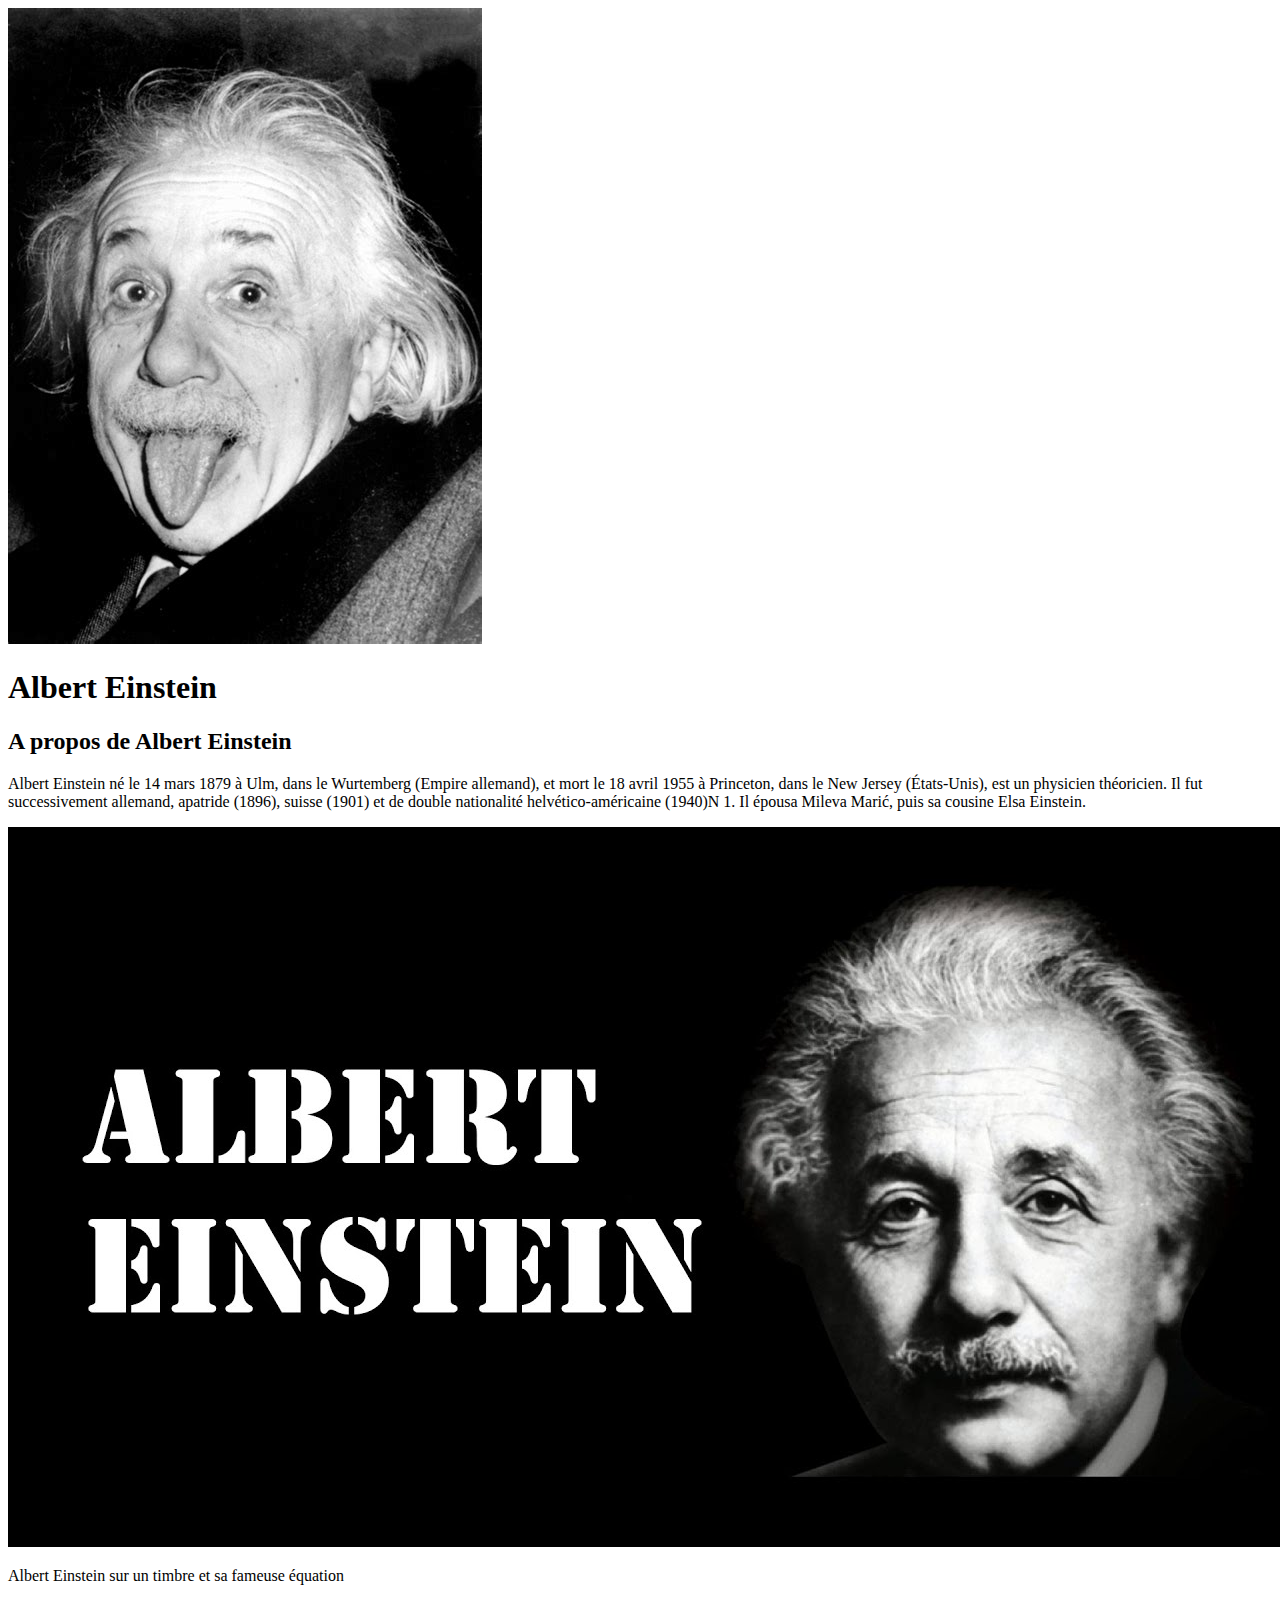
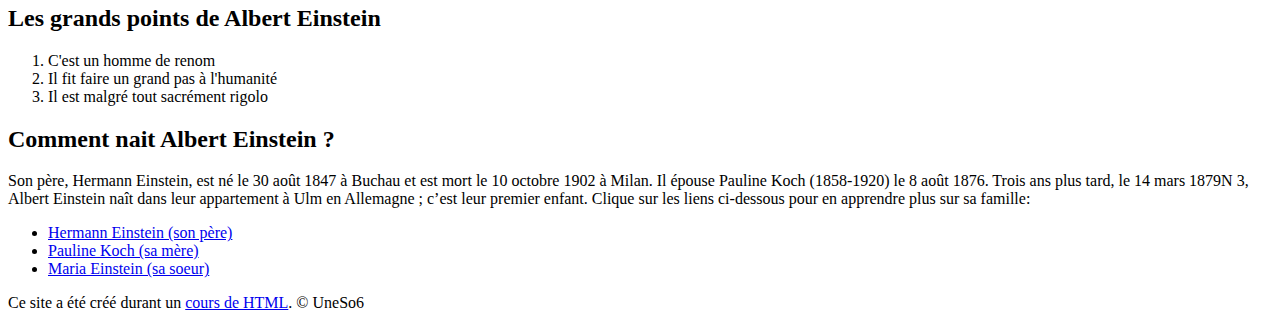
==== index.html @ 760079fb "Added our index.html file and images" ====
<!DOCTYPE html>
<html>
<head>
	<title>Albert Einstein</title>
	<link rel="icon" href="img/einstein.jpg">
</head>
<body>
	<!-- header element -->
	<header>
		<img src="img/einstein.jpg">
		<h1>Albert Einstein</h1>
	</header>

	<!-- main elements -->
	<main>
		<h2>A propos de Albert Einstein</h2>
		<p>Albert Einstein né le 14 mars 1879 à Ulm, dans le Wurtemberg (Empire allemand), et mort le 18 avril 1955 à Princeton, dans le New Jersey (États-Unis), est un physicien théoricien. Il fut successivement allemand, apatride (1896), suisse (1901) et de double nationalité helvético-américaine (1940)N 1. Il épousa Mileva Marić, puis sa cousine Elsa Einstein.</p>
		<img src="img/einstein2.jpg">
		<p>Albert Einstein sur un timbre et sa fameuse équation</p>
		<!-- Les grands points de Albert Einstein -->
		<h2>Les grands points de Albert Einstein</h2>
		<ol>
			<li>C'est un homme de renom</li>
			<li>Il fit faire un grand pas à l'humanité</li>
			<li>Il est malgré tout sacrément rigolo</li>
		</ol>
		<!-- Naissance et famille de Albert Einstein -->
		<h2>Comment nait Albert Einstein ?</h2>
		<p>Son père, Hermann Einstein, est né le 30 août 1847 à Buchau et est mort le 10 octobre 1902 à Milan. Il épouse Pauline Koch (1858-1920) le 8 août 1876. Trois ans plus tard, le 14 mars 1879N 3, Albert Einstein naît dans leur appartement à Ulm en Allemagne ; c’est leur premier enfant. Clique sur les liens ci-dessous pour en apprendre plus sur sa famille:</p>
		<ul>
			<li><a href="https://familypedia.wikia.org/wiki/Hermann_Einstein_%281847-1902%29" target="_blank">Hermann Einstein (son père)</a></li>
			<li><a href="https://familypedia.wikia.org/wiki/Pauline_Koch_%281858-1920%29" target="_blank">Pauline Koch (sa mère)</a></li>
			<li><a href="https://www.theflorentine.net/2015/02/05/maria-maja-einstein/" target="_blank">Maria Einstein (sa soeur)</a></li>
		</ul>
	</main>

	<!-- Footer element -->
	<footer>
		<p>Ce site a été créé durant un <a href="https://www.skillshare.com/classes/Hand-Code-Your-First-Website-HTML-CSS-Basics/1575146775/projects" target="_blank">cours de HTML</a>. &copy; UneSo6</p>
	</footer>

</body>
</html>
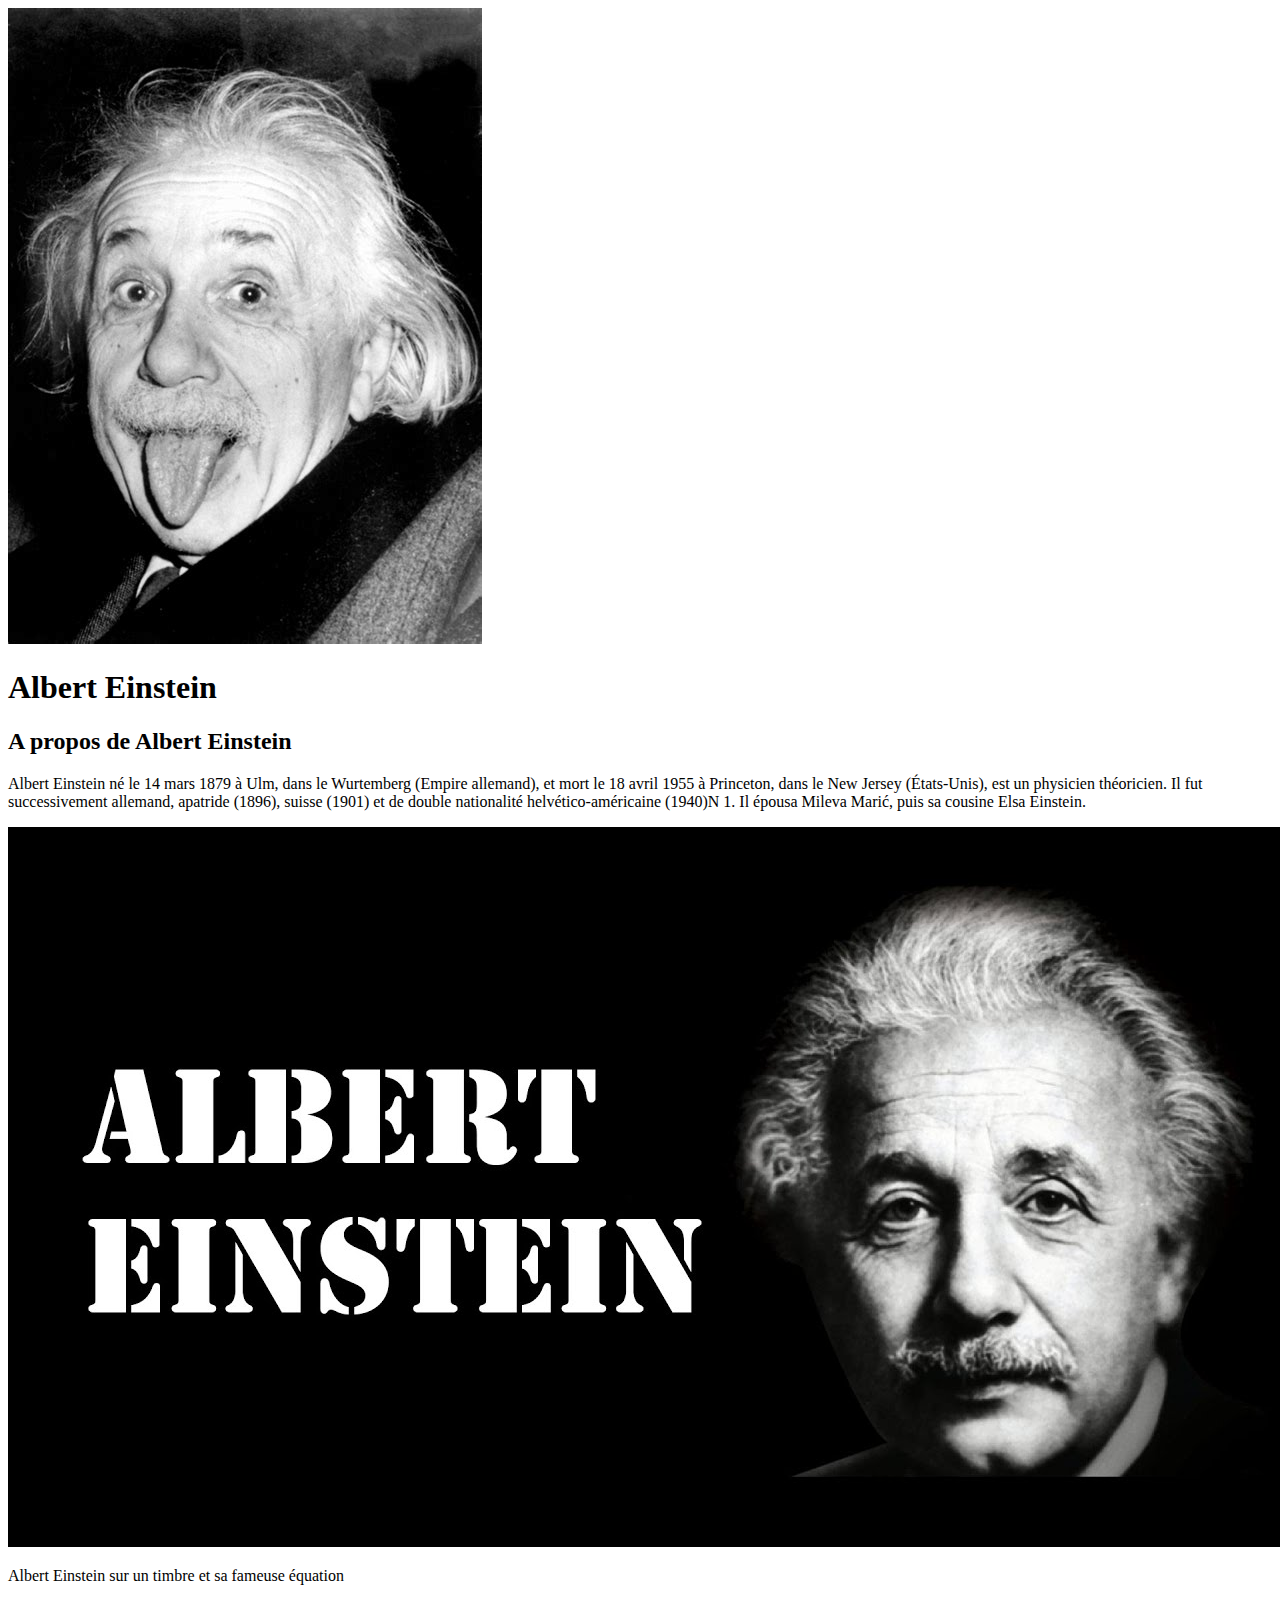
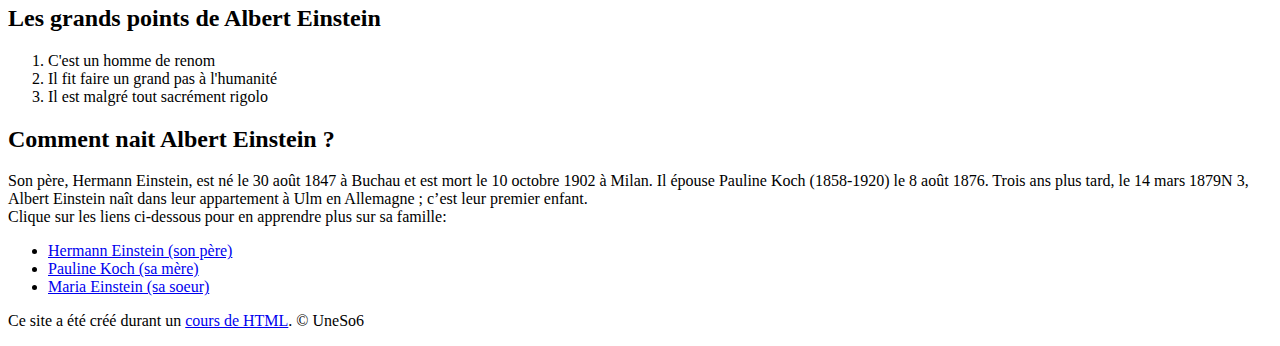
==== commit 74cbf0ed: "<br>" ====
--- a/index.html
+++ b/index.html
@@ -26,7 +26,7 @@
 		</ol>
 		<!-- Naissance et famille de Albert Einstein -->
 		<h2>Comment nait Albert Einstein ?</h2>
-		<p>Son père, Hermann Einstein, est né le 30 août 1847 à Buchau et est mort le 10 octobre 1902 à Milan. Il épouse Pauline Koch (1858-1920) le 8 août 1876. Trois ans plus tard, le 14 mars 1879N 3, Albert Einstein naît dans leur appartement à Ulm en Allemagne ; c’est leur premier enfant. Clique sur les liens ci-dessous pour en apprendre plus sur sa famille:</p>
+		<p>Son père, Hermann Einstein, est né le 30 août 1847 à Buchau et est mort le 10 octobre 1902 à Milan. Il épouse Pauline Koch (1858-1920) le 8 août 1876. Trois ans plus tard, le 14 mars 1879N 3, Albert Einstein naît dans leur appartement à Ulm en Allemagne ; c’est leur premier enfant.<br>Clique sur les liens ci-dessous pour en apprendre plus sur sa famille:</p>
 		<ul>
 			<li><a href="https://familypedia.wikia.org/wiki/Hermann_Einstein_%281847-1902%29" target="_blank">Hermann Einstein (son père)</a></li>
 			<li><a href="https://familypedia.wikia.org/wiki/Pauline_Koch_%281858-1920%29" target="_blank">Pauline Koch (sa mère)</a></li>
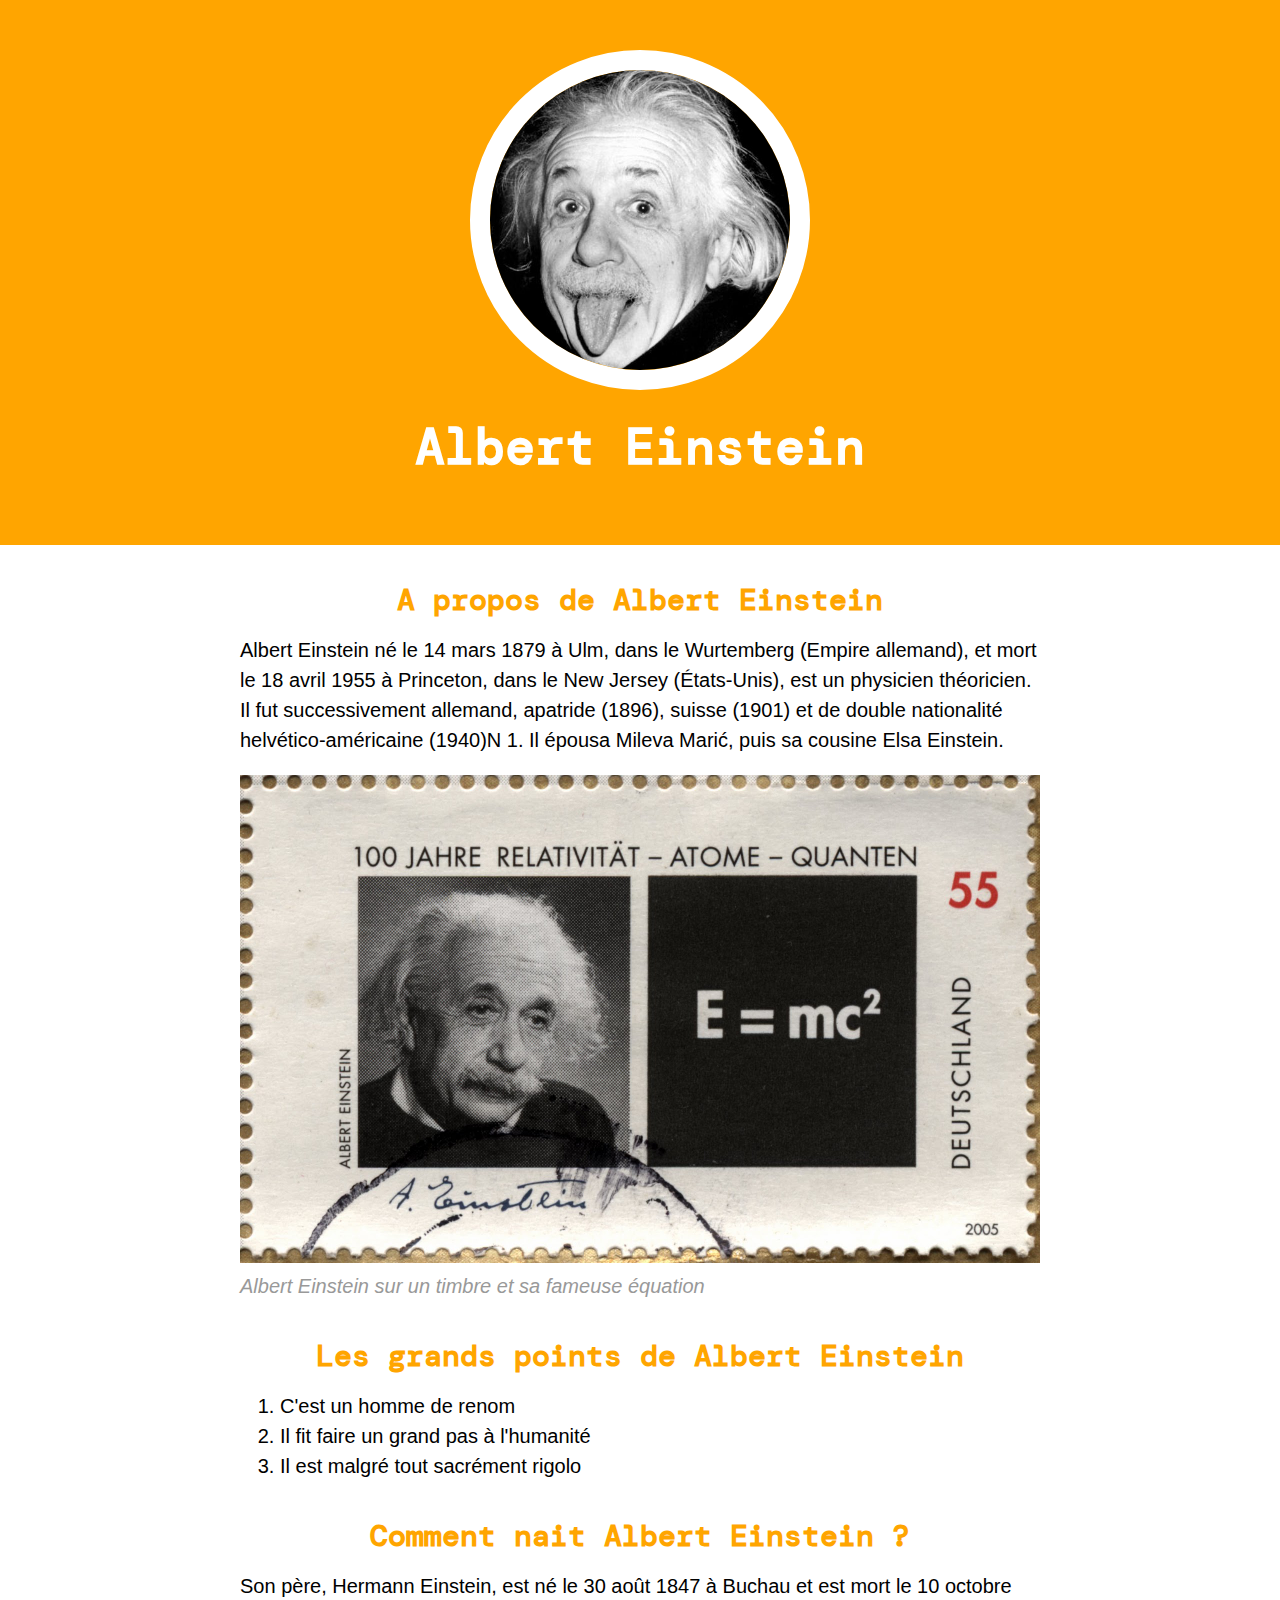
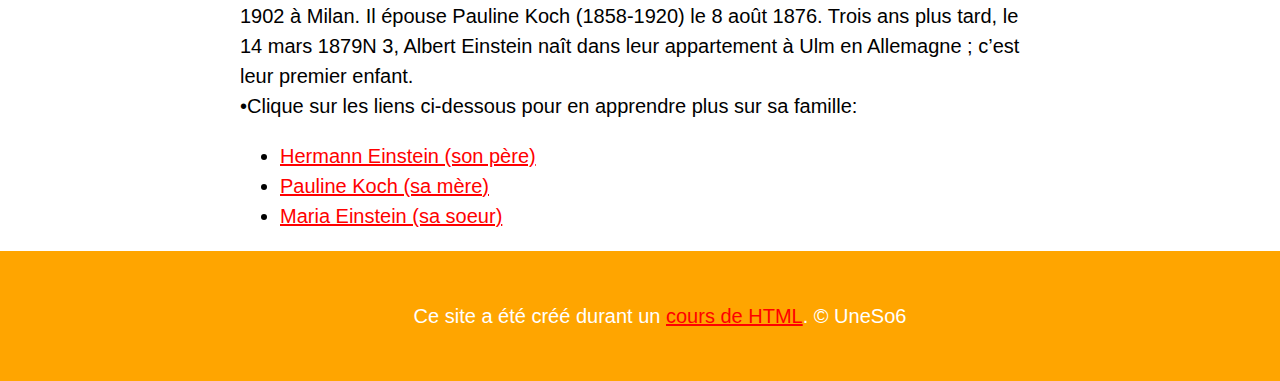
==== commit 206b3918: "Wrote CSS and change some HTML" ====
--- a/index.html
+++ b/index.html
@@ -3,6 +3,8 @@
 <head>
 	<title>Albert Einstein</title>
 	<link rel="icon" href="img/einstein.jpg">
+	<link href="https://fonts.googleapis.com/css2?family=DM+Mono:wght@300&display=swap" rel="stylesheet">
+	<link rel="stylesheet" type="text/css" href="css/einstein.css">
 </head>
 <body>
 	<!-- header element -->
@@ -15,8 +17,8 @@
 	<main>
 		<h2>A propos de Albert Einstein</h2>
 		<p>Albert Einstein né le 14 mars 1879 à Ulm, dans le Wurtemberg (Empire allemand), et mort le 18 avril 1955 à Princeton, dans le New Jersey (États-Unis), est un physicien théoricien. Il fut successivement allemand, apatride (1896), suisse (1901) et de double nationalité helvético-américaine (1940)N 1. Il épousa Mileva Marić, puis sa cousine Elsa Einstein.</p>
-		<img src="img/einstein2.jpg">
-		<p>Albert Einstein sur un timbre et sa fameuse équation</p>
+		<img src="img/einstein-timbre.jpg">
+		<p class="caption">Albert Einstein sur un timbre et sa fameuse équation</p>
 		<!-- Les grands points de Albert Einstein -->
 		<h2>Les grands points de Albert Einstein</h2>
 		<ol>
@@ -26,7 +28,7 @@
 		</ol>
 		<!-- Naissance et famille de Albert Einstein -->
 		<h2>Comment nait Albert Einstein ?</h2>
-		<p>Son père, Hermann Einstein, est né le 30 août 1847 à Buchau et est mort le 10 octobre 1902 à Milan. Il épouse Pauline Koch (1858-1920) le 8 août 1876. Trois ans plus tard, le 14 mars 1879N 3, Albert Einstein naît dans leur appartement à Ulm en Allemagne ; c’est leur premier enfant.<br>Clique sur les liens ci-dessous pour en apprendre plus sur sa famille:</p>
+		<p>Son père, Hermann Einstein, est né le 30 août 1847 à Buchau et est mort le 10 octobre 1902 à Milan. Il épouse Pauline Koch (1858-1920) le 8 août 1876. Trois ans plus tard, le 14 mars 1879N 3, Albert Einstein naît dans leur appartement à Ulm en Allemagne ; c’est leur premier enfant.<br>•Clique sur les liens ci-dessous pour en apprendre plus sur sa famille:</p>
 		<ul>
 			<li><a href="https://familypedia.wikia.org/wiki/Hermann_Einstein_%281847-1902%29" target="_blank">Hermann Einstein (son père)</a></li>
 			<li><a href="https://familypedia.wikia.org/wiki/Pauline_Koch_%281858-1920%29" target="_blank">Pauline Koch (sa mère)</a></li>
--- a/css/einstein.css
+++ b/css/einstein.css
@@ -0,0 +1,71 @@
+body{
+	margin: 0;
+	font-family: Helvetica, Arial, sans-serif;
+	font-size: 20px;
+	line-height: 30px;
+}
+
+header{
+	background-color: orange;
+	text-align: center;
+	padding-top: 50px;
+	padding-bottom: 50px;
+}
+
+header h1{
+	color: white;
+	font-size: 50px;
+}
+
+h1, h2{
+	font-family: 'DM Mono', monospace;
+}
+
+header img{
+	border-radius: 170px;
+	width: 300px;
+	border: 20px solid white;
+}
+
+main{
+	max-width: 800px;
+	margin: 0 auto;
+	padding: 0 20px;
+}
+
+main img{
+	max-width: 100%;
+}
+
+h2{
+	text-align: center;
+	font-size: 30px;
+	color: orange;
+	margin: 40px 0 10px
+}
+
+a{
+	color: red;
+}
+
+a:hover{
+	color: blue;
+}
+
+footer{
+	background-color: orange;
+	color: white;
+	padding: 50px;
+	text-align: center;
+	padding-right: 10px;
+}
+
+footer p{
+	margin: 0;
+}
+
+p.caption{
+	color: #999999;
+	font-style: italic;
+	margin-top: 0;
+}